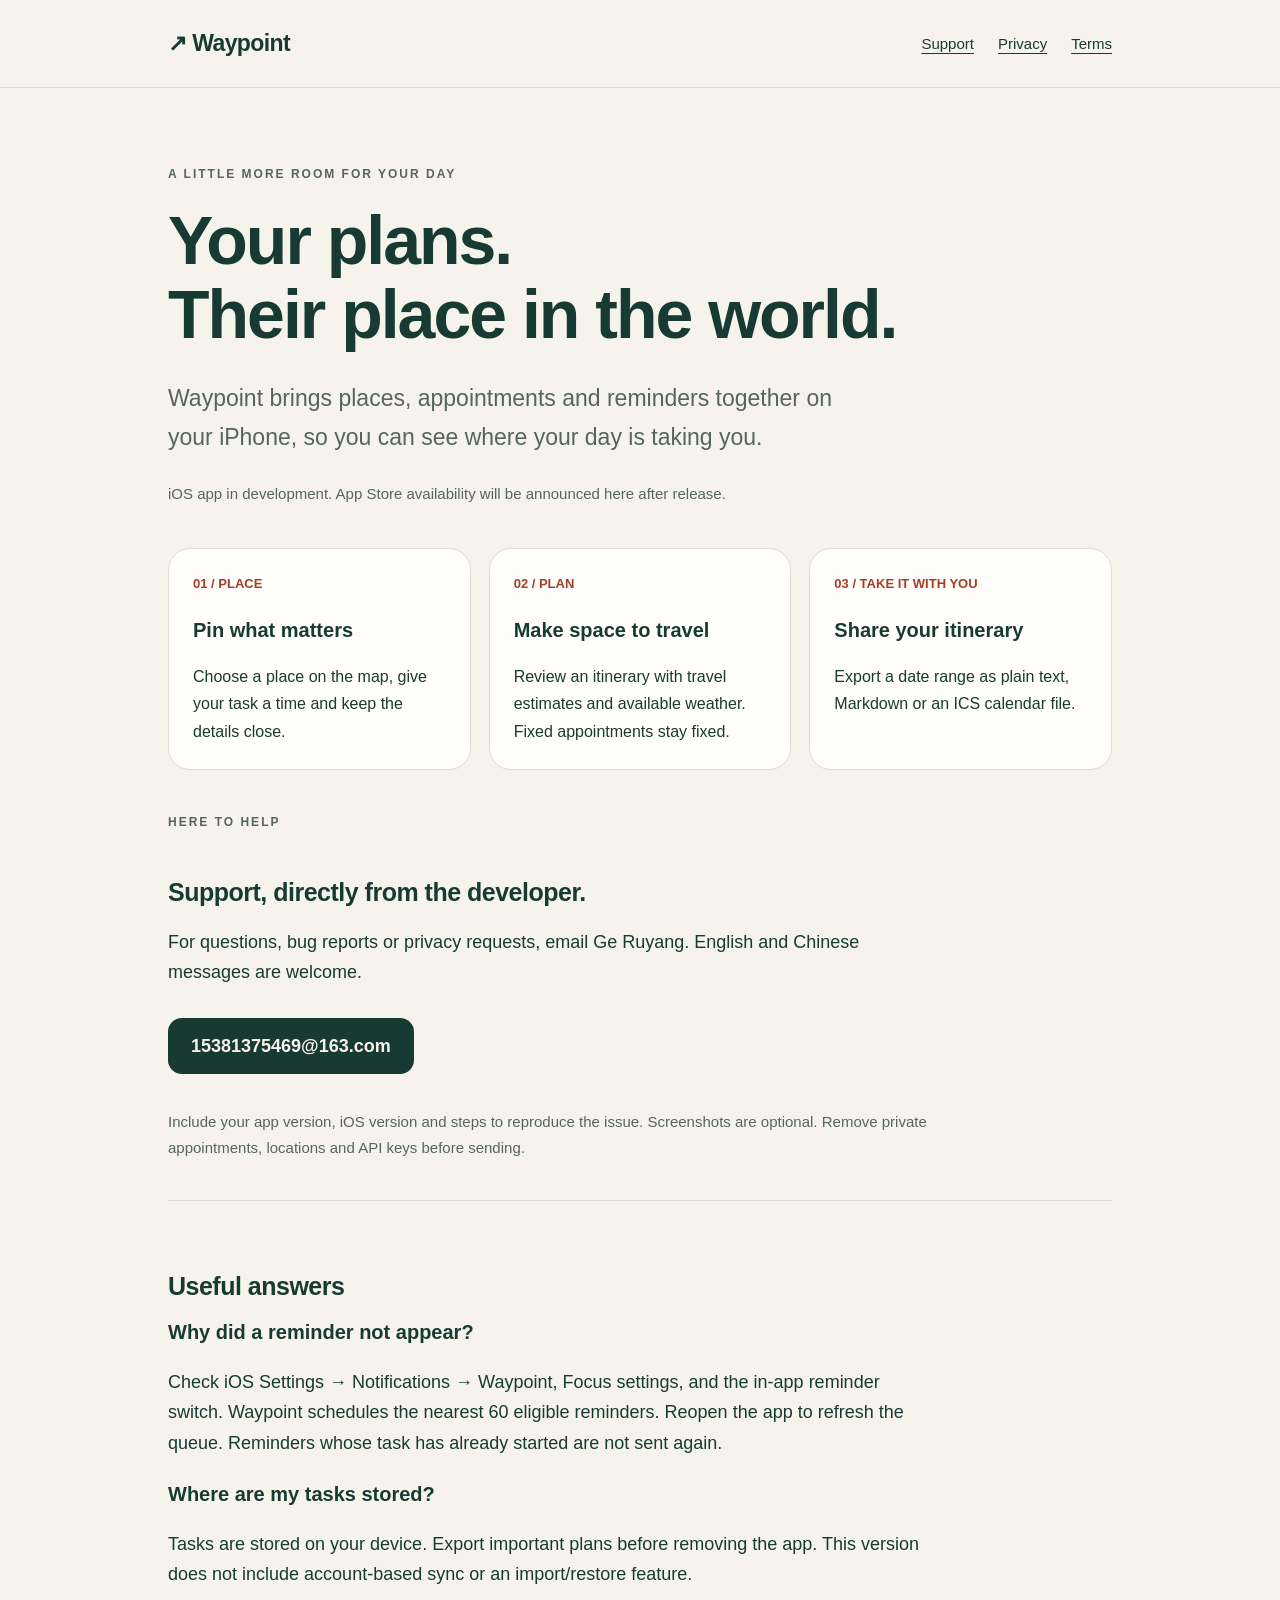
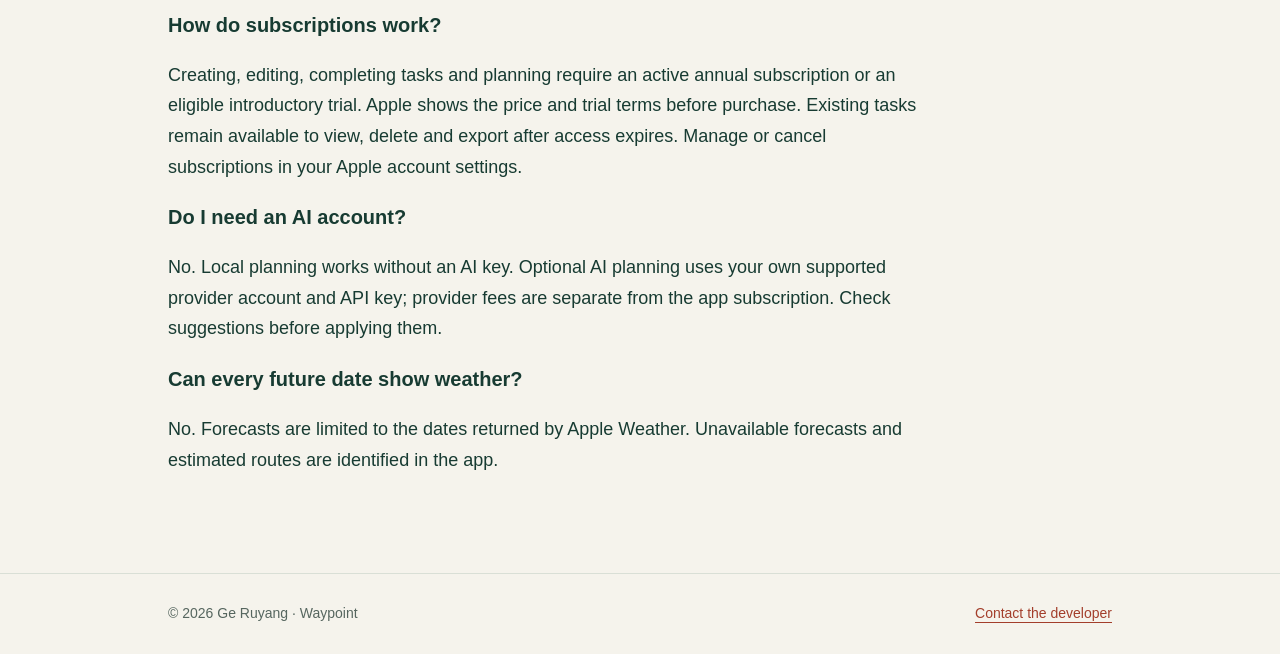
==== index.html @ 9f04336e "Publish Waypoint support and privacy pages" ====
<!doctype html>
<html lang="en"><head><meta charset="utf-8"><meta name="viewport" content="width=device-width,initial-scale=1"><meta name="description" content="Support for Waypoint, an iOS app for map-based tasks, reminders and itinerary planning."><meta name="color-scheme" content="light dark"><title>Map & To-Do — Support · Waypoint</title><link rel="stylesheet" href="./style.css"></head><body><a class="skip" href="#main">Skip to content</a><header><div class="wrap"><nav aria-label="Main navigation"><a class="brand" href="./">↗ Waypoint</a><div class="navlinks"><a href="./#support">Support</a><a href="./privacy/">Privacy</a><a href="./terms/">Terms</a></div></nav></div></header><main id="main"><div class="wrap"><p class="eyebrow">A little more room for your day</p><h1>Your plans.<br>Their place in the world.</h1><p class="lead">Waypoint brings places, appointments and reminders together on your iPhone, so you can see where your day is taking you.</p><p class="note">iOS app in development. App Store availability will be announced here after release.</p><div class="cards"><section class="card"><span class="step">01 / PLACE</span><h3>Pin what matters</h3><p>Choose a place on the map, give your task a time and keep the details close.</p></section><section class="card"><span class="step">02 / PLAN</span><h3>Make space to travel</h3><p>Review an itinerary with travel estimates and available weather. Fixed appointments stay fixed.</p></section><section class="card"><span class="step">03 / TAKE IT WITH YOU</span><h3>Share your itinerary</h3><p>Export a date range as plain text, Markdown or an ICS calendar file.</p></section></div><section id="support"><p class="eyebrow">Here to help</p><h2>Support, directly from the developer.</h2><p>For questions, bug reports or privacy requests, email Ge Ruyang. English and Chinese messages are welcome.</p><a class="contact" href="mailto:15381375469@163.com?subject=Waypoint%20support">15381375469@163.com</a><p class="note">Include your app version, iOS version and steps to reproduce the issue. Screenshots are optional. Remove private appointments, locations and API keys before sending.</p></section><section class="rule"><h2>Useful answers</h2><h3>Why did a reminder not appear?</h3><p>Check iOS Settings → Notifications → Waypoint, Focus settings, and the in-app reminder switch. Waypoint schedules the nearest 60 eligible reminders. Reopen the app to refresh the queue. Reminders whose task has already started are not sent again.</p><h3>Where are my tasks stored?</h3><p>Tasks are stored on your device. Export important plans before removing the app. This version does not include account-based sync or an import/restore feature.</p><h3>How do subscriptions work?</h3><p>Creating, editing, completing tasks and planning require an active annual subscription or an eligible introductory trial. Apple shows the price and trial terms before purchase. Existing tasks remain available to view, delete and export after access expires. Manage or cancel subscriptions in your Apple account settings.</p><h3>Do I need an AI account?</h3><p>No. Local planning works without an AI key. Optional AI planning uses your own supported provider account and API key; provider fees are separate from the app subscription. Check suggestions before applying them.</p><h3>Can every future date show weather?</h3><p>No. Forecasts are limited to the dates returned by Apple Weather. Unavailable forecasts and estimated routes are identified in the app.</p></section></div></main><footer><div class="wrap"><span>© 2026 Ge Ruyang · Waypoint</span><span><a href="mailto:15381375469@163.com">Contact the developer</a></span></div></footer></body></html>
---- style.css ----
:root{color-scheme:light dark;--bg:#f5f3ec;--ink:#173b32;--muted:#56665f;--surface:#fffefa;--line:#d9dfd6;--accent:#a33e2b}*{box-sizing:border-box}body{margin:0;background:var(--bg);color:var(--ink);font:18px/1.7 -apple-system,BlinkMacSystemFont,"Segoe UI",sans-serif}a{color:var(--accent);text-underline-offset:4px}a:focus-visible{outline:3px solid var(--accent);outline-offset:5px;border-radius:2px}.wrap{max-width:1000px;margin:auto;padding:0 28px}header{border-bottom:1px solid var(--line)}nav{display:flex;justify-content:space-between;align-items:center;gap:24px;padding:24px 0;flex-wrap:wrap}.brand{font-size:23px;font-weight:750;letter-spacing:-.6px;text-decoration:none;color:var(--ink)}.navlinks{display:flex;gap:24px;flex-wrap:wrap}.navlinks a{font-size:15px;color:var(--ink)}main{padding:64px 0 80px}.eyebrow{font-size:12px;text-transform:uppercase;letter-spacing:2px;font-weight:700;color:var(--muted)}h1{font-size:clamp(38px,7vw,68px);line-height:1.08;letter-spacing:-2px;max-width:800px;margin:20px 0 28px}h2{font-size:25px;line-height:1.3;letter-spacing:-.5px;margin:44px 0 12px}h3{font-size:20px;margin:0 0 8px}p,li{max-width:760px}.lead{font-size:23px;color:var(--muted);max-width:690px}.contact{display:inline-block;background:var(--ink);color:var(--bg);padding:13px 23px;border-radius:14px;text-decoration:none;font-weight:650;margin:12px 0 20px;overflow-wrap:anywhere}.note{font-size:15px;color:var(--muted)}.cards{display:grid;grid-template-columns:repeat(3,1fr);gap:18px;margin:42px 0}.card{background:var(--surface);border:1px solid var(--line);border-radius:22px;padding:24px}.card p{font-size:16px;margin-bottom:0}.step{font-size:13px;color:var(--accent);font-weight:700;margin-bottom:18px;display:block}.legal{max-width:780px}.legal h1{font-size:clamp(38px,6vw,56px)}.rule{border-top:1px solid var(--line);padding-top:25px;margin-top:40px}footer{border-top:1px solid var(--line);padding:28px 0;font-size:14px;color:var(--muted)}footer .wrap{display:flex;justify-content:space-between;flex-wrap:wrap;gap:16px}.skip{position:absolute;left:-9999px}.skip:focus{left:15px;top:10px;background:var(--surface);padding:12px;z-index:2}li{margin-bottom:8px}@media(max-width:680px){.wrap{padding:0 20px}main{padding:40px 0 56px}.cards{grid-template-columns:1fr}.navlinks{gap:16px}.lead{font-size:20px}h1{letter-spacing:-1.2px}}@media(prefers-color-scheme:dark){:root{--bg:#101d18;--ink:#f2f5ec;--muted:#b4c2b7;--surface:#192c24;--line:#3c5546;--accent:#f29b7d}}
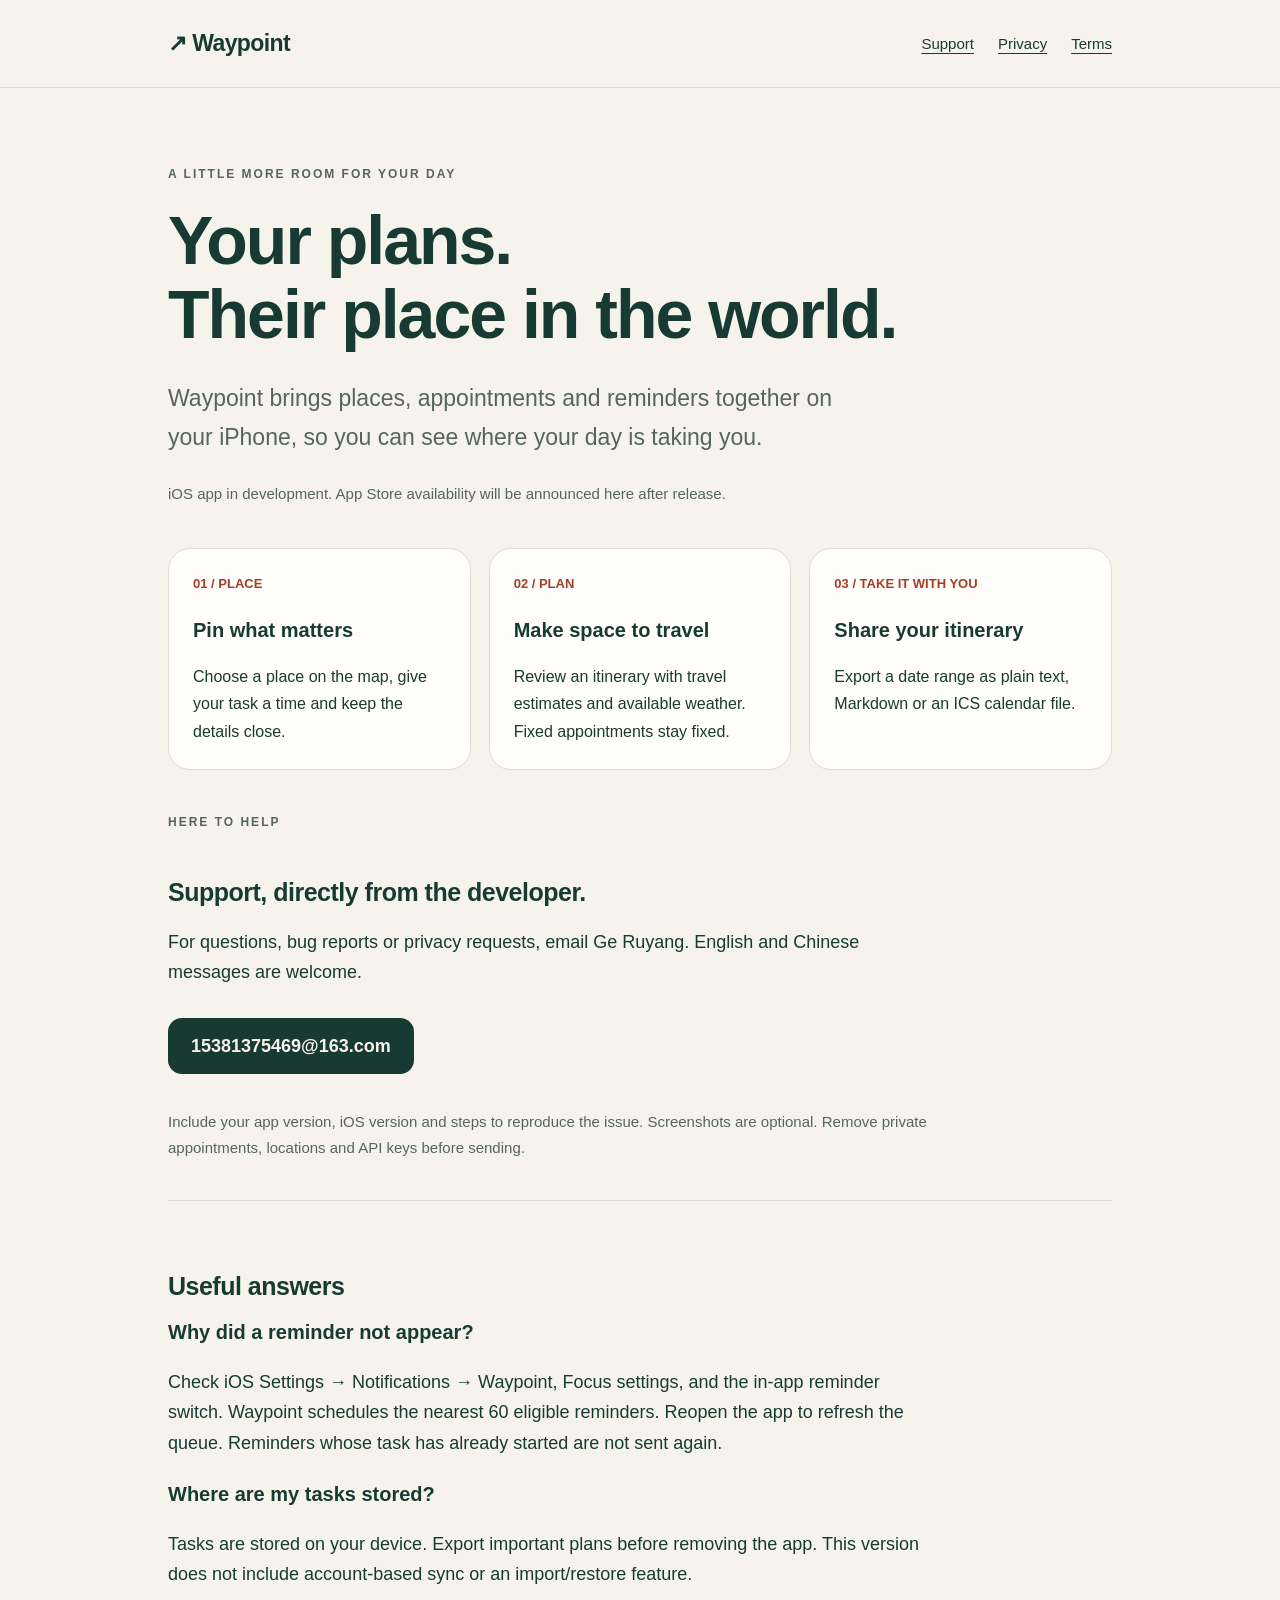
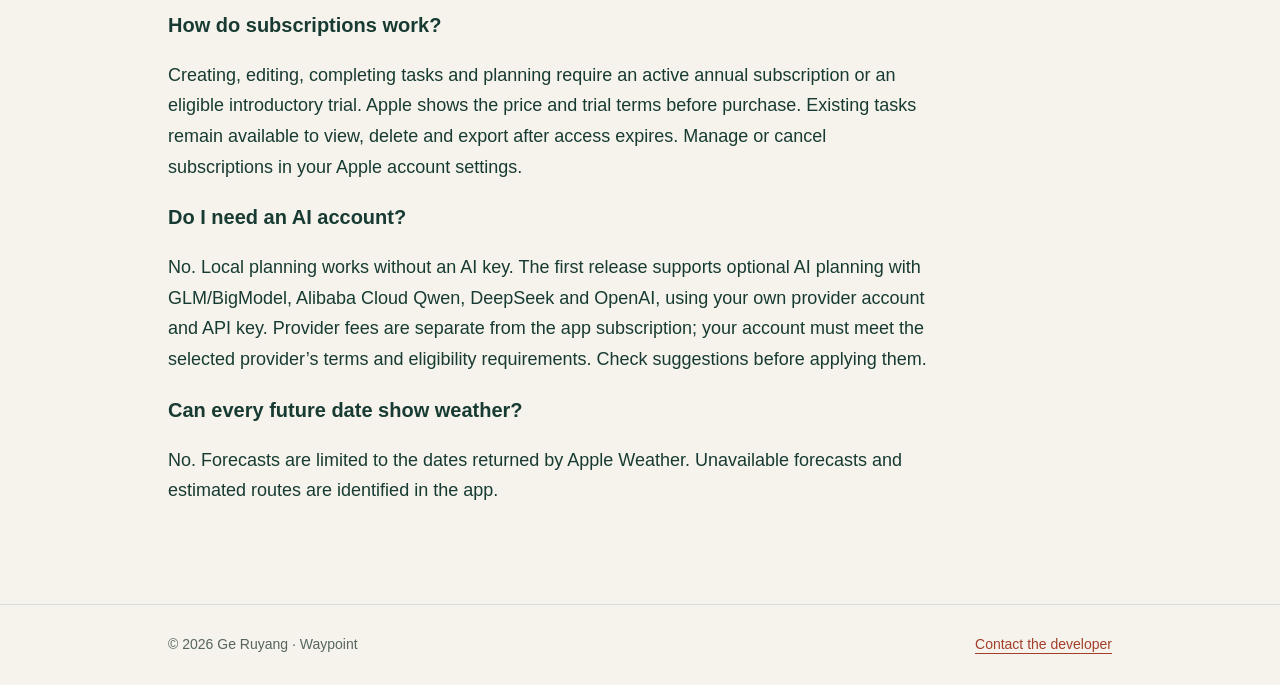
==== commit d83a32a4: "Describe four-provider initial release" ====
--- a/index.html
+++ b/index.html
@@ -1,2 +1,2 @@
 <!doctype html>
-<html lang="en"><head><meta charset="utf-8"><meta name="viewport" content="width=device-width,initial-scale=1"><meta name="description" content="Support for Waypoint, an iOS app for map-based tasks, reminders and itinerary planning."><meta name="color-scheme" content="light dark"><title>Map & To-Do — Support · Waypoint</title><link rel="stylesheet" href="./style.css"></head><body><a class="skip" href="#main">Skip to content</a><header><div class="wrap"><nav aria-label="Main navigation"><a class="brand" href="./">↗ Waypoint</a><div class="navlinks"><a href="./#support">Support</a><a href="./privacy/">Privacy</a><a href="./terms/">Terms</a></div></nav></div></header><main id="main"><div class="wrap"><p class="eyebrow">A little more room for your day</p><h1>Your plans.<br>Their place in the world.</h1><p class="lead">Waypoint brings places, appointments and reminders together on your iPhone, so you can see where your day is taking you.</p><p class="note">iOS app in development. App Store availability will be announced here after release.</p><div class="cards"><section class="card"><span class="step">01 / PLACE</span><h3>Pin what matters</h3><p>Choose a place on the map, give your task a time and keep the details close.</p></section><section class="card"><span class="step">02 / PLAN</span><h3>Make space to travel</h3><p>Review an itinerary with travel estimates and available weather. Fixed appointments stay fixed.</p></section><section class="card"><span class="step">03 / TAKE IT WITH YOU</span><h3>Share your itinerary</h3><p>Export a date range as plain text, Markdown or an ICS calendar file.</p></section></div><section id="support"><p class="eyebrow">Here to help</p><h2>Support, directly from the developer.</h2><p>For questions, bug reports or privacy requests, email Ge Ruyang. English and Chinese messages are welcome.</p><a class="contact" href="mailto:15381375469@163.com?subject=Waypoint%20support">15381375469@163.com</a><p class="note">Include your app version, iOS version and steps to reproduce the issue. Screenshots are optional. Remove private appointments, locations and API keys before sending.</p></section><section class="rule"><h2>Useful answers</h2><h3>Why did a reminder not appear?</h3><p>Check iOS Settings → Notifications → Waypoint, Focus settings, and the in-app reminder switch. Waypoint schedules the nearest 60 eligible reminders. Reopen the app to refresh the queue. Reminders whose task has already started are not sent again.</p><h3>Where are my tasks stored?</h3><p>Tasks are stored on your device. Export important plans before removing the app. This version does not include account-based sync or an import/restore feature.</p><h3>How do subscriptions work?</h3><p>Creating, editing, completing tasks and planning require an active annual subscription or an eligible introductory trial. Apple shows the price and trial terms before purchase. Existing tasks remain available to view, delete and export after access expires. Manage or cancel subscriptions in your Apple account settings.</p><h3>Do I need an AI account?</h3><p>No. Local planning works without an AI key. Optional AI planning uses your own supported provider account and API key; provider fees are separate from the app subscription. Check suggestions before applying them.</p><h3>Can every future date show weather?</h3><p>No. Forecasts are limited to the dates returned by Apple Weather. Unavailable forecasts and estimated routes are identified in the app.</p></section></div></main><footer><div class="wrap"><span>© 2026 Ge Ruyang · Waypoint</span><span><a href="mailto:15381375469@163.com">Contact the developer</a></span></div></footer></body></html>+<html lang="en"><head><meta charset="utf-8"><meta name="viewport" content="width=device-width,initial-scale=1"><meta name="description" content="Support for Waypoint, an iOS app for map-based tasks, reminders and itinerary planning."><meta name="color-scheme" content="light dark"><title>Map & To-Do — Support · Waypoint</title><link rel="stylesheet" href="./style.css"></head><body><a class="skip" href="#main">Skip to content</a><header><div class="wrap"><nav aria-label="Main navigation"><a class="brand" href="./">↗ Waypoint</a><div class="navlinks"><a href="./#support">Support</a><a href="./privacy/">Privacy</a><a href="./terms/">Terms</a></div></nav></div></header><main id="main"><div class="wrap"><p class="eyebrow">A little more room for your day</p><h1>Your plans.<br>Their place in the world.</h1><p class="lead">Waypoint brings places, appointments and reminders together on your iPhone, so you can see where your day is taking you.</p><p class="note">iOS app in development. App Store availability will be announced here after release.</p><div class="cards"><section class="card"><span class="step">01 / PLACE</span><h3>Pin what matters</h3><p>Choose a place on the map, give your task a time and keep the details close.</p></section><section class="card"><span class="step">02 / PLAN</span><h3>Make space to travel</h3><p>Review an itinerary with travel estimates and available weather. Fixed appointments stay fixed.</p></section><section class="card"><span class="step">03 / TAKE IT WITH YOU</span><h3>Share your itinerary</h3><p>Export a date range as plain text, Markdown or an ICS calendar file.</p></section></div><section id="support"><p class="eyebrow">Here to help</p><h2>Support, directly from the developer.</h2><p>For questions, bug reports or privacy requests, email Ge Ruyang. English and Chinese messages are welcome.</p><a class="contact" href="mailto:15381375469@163.com?subject=Waypoint%20support">15381375469@163.com</a><p class="note">Include your app version, iOS version and steps to reproduce the issue. Screenshots are optional. Remove private appointments, locations and API keys before sending.</p></section><section class="rule"><h2>Useful answers</h2><h3>Why did a reminder not appear?</h3><p>Check iOS Settings → Notifications → Waypoint, Focus settings, and the in-app reminder switch. Waypoint schedules the nearest 60 eligible reminders. Reopen the app to refresh the queue. Reminders whose task has already started are not sent again.</p><h3>Where are my tasks stored?</h3><p>Tasks are stored on your device. Export important plans before removing the app. This version does not include account-based sync or an import/restore feature.</p><h3>How do subscriptions work?</h3><p>Creating, editing, completing tasks and planning require an active annual subscription or an eligible introductory trial. Apple shows the price and trial terms before purchase. Existing tasks remain available to view, delete and export after access expires. Manage or cancel subscriptions in your Apple account settings.</p><h3>Do I need an AI account?</h3><p>No. Local planning works without an AI key. The first release supports optional AI planning with GLM/BigModel, Alibaba Cloud Qwen, DeepSeek and OpenAI, using your own provider account and API key. Provider fees are separate from the app subscription; your account must meet the selected provider’s terms and eligibility requirements. Check suggestions before applying them.</p><h3>Can every future date show weather?</h3><p>No. Forecasts are limited to the dates returned by Apple Weather. Unavailable forecasts and estimated routes are identified in the app.</p></section></div></main><footer><div class="wrap"><span>© 2026 Ge Ruyang · Waypoint</span><span><a href="mailto:15381375469@163.com">Contact the developer</a></span></div></footer></body></html>
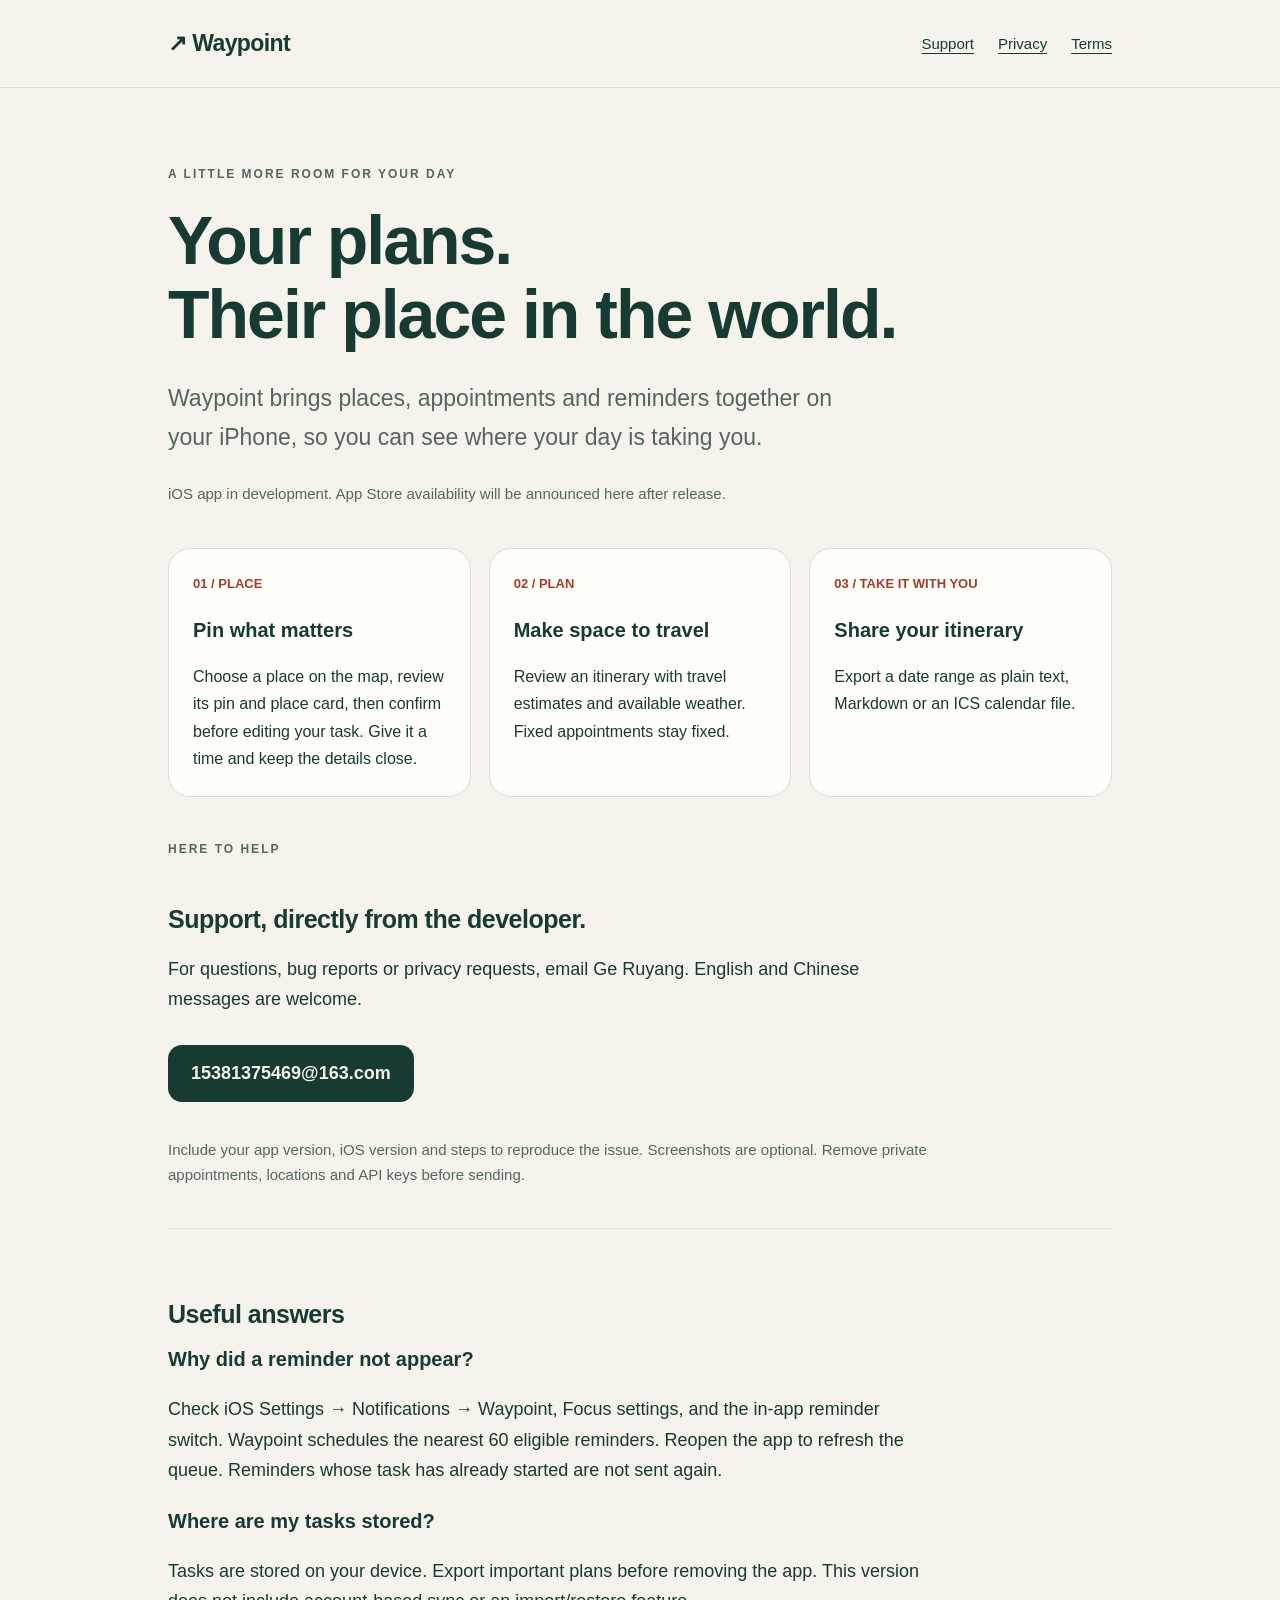
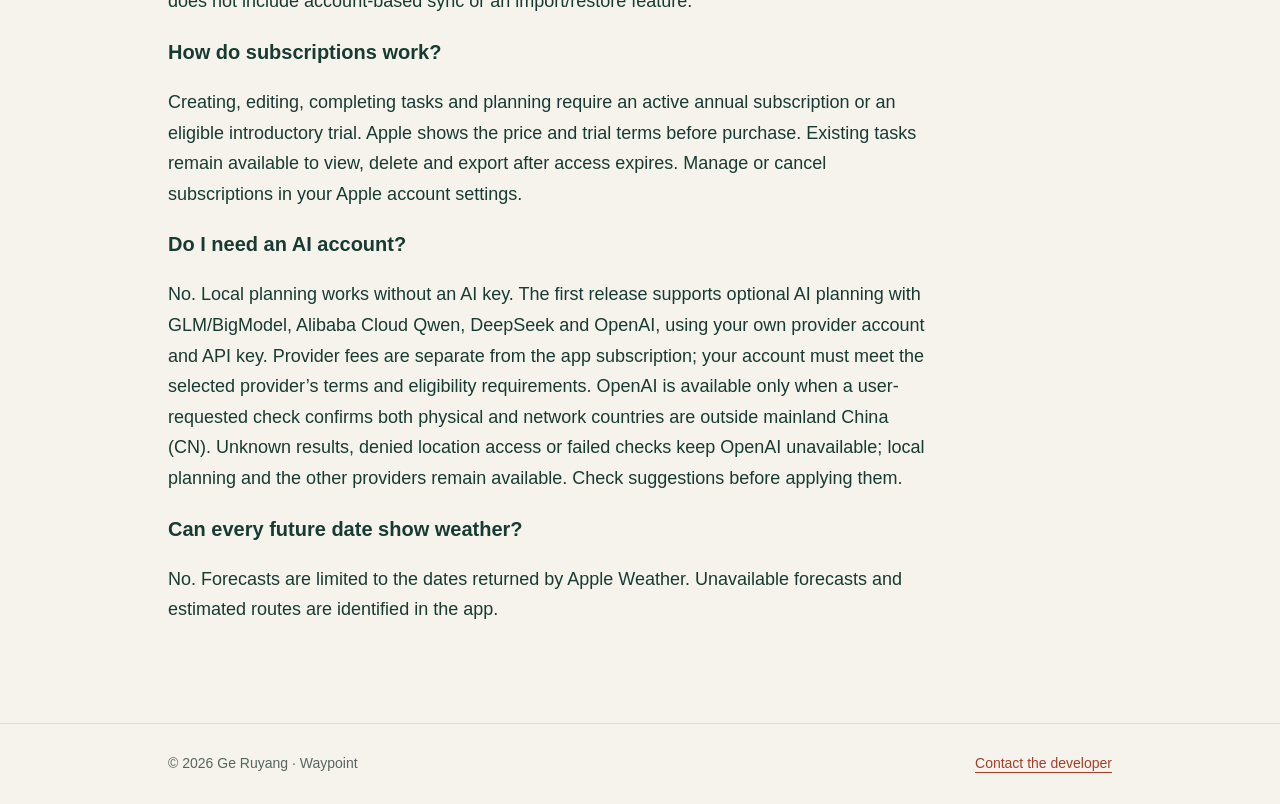
==== commit 740ddddd: "Document map confirmation and OpenAI regional eligibility checks" ====
--- a/index.html
+++ b/index.html
@@ -1,2 +1,2 @@
 <!doctype html>
-<html lang="en"><head><meta charset="utf-8"><meta name="viewport" content="width=device-width,initial-scale=1"><meta name="description" content="Support for Waypoint, an iOS app for map-based tasks, reminders and itinerary planning."><meta name="color-scheme" content="light dark"><title>Map & To-Do — Support · Waypoint</title><link rel="stylesheet" href="./style.css"></head><body><a class="skip" href="#main">Skip to content</a><header><div class="wrap"><nav aria-label="Main navigation"><a class="brand" href="./">↗ Waypoint</a><div class="navlinks"><a href="./#support">Support</a><a href="./privacy/">Privacy</a><a href="./terms/">Terms</a></div></nav></div></header><main id="main"><div class="wrap"><p class="eyebrow">A little more room for your day</p><h1>Your plans.<br>Their place in the world.</h1><p class="lead">Waypoint brings places, appointments and reminders together on your iPhone, so you can see where your day is taking you.</p><p class="note">iOS app in development. App Store availability will be announced here after release.</p><div class="cards"><section class="card"><span class="step">01 / PLACE</span><h3>Pin what matters</h3><p>Choose a place on the map, give your task a time and keep the details close.</p></section><section class="card"><span class="step">02 / PLAN</span><h3>Make space to travel</h3><p>Review an itinerary with travel estimates and available weather. Fixed appointments stay fixed.</p></section><section class="card"><span class="step">03 / TAKE IT WITH YOU</span><h3>Share your itinerary</h3><p>Export a date range as plain text, Markdown or an ICS calendar file.</p></section></div><section id="support"><p class="eyebrow">Here to help</p><h2>Support, directly from the developer.</h2><p>For questions, bug reports or privacy requests, email Ge Ruyang. English and Chinese messages are welcome.</p><a class="contact" href="mailto:15381375469@163.com?subject=Waypoint%20support">15381375469@163.com</a><p class="note">Include your app version, iOS version and steps to reproduce the issue. Screenshots are optional. Remove private appointments, locations and API keys before sending.</p></section><section class="rule"><h2>Useful answers</h2><h3>Why did a reminder not appear?</h3><p>Check iOS Settings → Notifications → Waypoint, Focus settings, and the in-app reminder switch. Waypoint schedules the nearest 60 eligible reminders. Reopen the app to refresh the queue. Reminders whose task has already started are not sent again.</p><h3>Where are my tasks stored?</h3><p>Tasks are stored on your device. Export important plans before removing the app. This version does not include account-based sync or an import/restore feature.</p><h3>How do subscriptions work?</h3><p>Creating, editing, completing tasks and planning require an active annual subscription or an eligible introductory trial. Apple shows the price and trial terms before purchase. Existing tasks remain available to view, delete and export after access expires. Manage or cancel subscriptions in your Apple account settings.</p><h3>Do I need an AI account?</h3><p>No. Local planning works without an AI key. The first release supports optional AI planning with GLM/BigModel, Alibaba Cloud Qwen, DeepSeek and OpenAI, using your own provider account and API key. Provider fees are separate from the app subscription; your account must meet the selected provider’s terms and eligibility requirements. Check suggestions before applying them.</p><h3>Can every future date show weather?</h3><p>No. Forecasts are limited to the dates returned by Apple Weather. Unavailable forecasts and estimated routes are identified in the app.</p></section></div></main><footer><div class="wrap"><span>© 2026 Ge Ruyang · Waypoint</span><span><a href="mailto:15381375469@163.com">Contact the developer</a></span></div></footer></body></html>+<html lang="en"><head><meta charset="utf-8"><meta name="viewport" content="width=device-width,initial-scale=1"><meta name="description" content="Support for Waypoint, an iOS app for map-based tasks, reminders and itinerary planning."><meta name="color-scheme" content="light dark"><title>Map & To-Do — Support · Waypoint</title><link rel="stylesheet" href="./style.css"></head><body><a class="skip" href="#main">Skip to content</a><header><div class="wrap"><nav aria-label="Main navigation"><a class="brand" href="./">↗ Waypoint</a><div class="navlinks"><a href="./#support">Support</a><a href="./privacy/">Privacy</a><a href="./terms/">Terms</a></div></nav></div></header><main id="main"><div class="wrap"><p class="eyebrow">A little more room for your day</p><h1>Your plans.<br>Their place in the world.</h1><p class="lead">Waypoint brings places, appointments and reminders together on your iPhone, so you can see where your day is taking you.</p><p class="note">iOS app in development. App Store availability will be announced here after release.</p><div class="cards"><section class="card"><span class="step">01 / PLACE</span><h3>Pin what matters</h3><p>Choose a place on the map, review its pin and place card, then confirm before editing your task. Give it a time and keep the details close.</p></section><section class="card"><span class="step">02 / PLAN</span><h3>Make space to travel</h3><p>Review an itinerary with travel estimates and available weather. Fixed appointments stay fixed.</p></section><section class="card"><span class="step">03 / TAKE IT WITH YOU</span><h3>Share your itinerary</h3><p>Export a date range as plain text, Markdown or an ICS calendar file.</p></section></div><section id="support"><p class="eyebrow">Here to help</p><h2>Support, directly from the developer.</h2><p>For questions, bug reports or privacy requests, email Ge Ruyang. English and Chinese messages are welcome.</p><a class="contact" href="mailto:15381375469@163.com?subject=Waypoint%20support">15381375469@163.com</a><p class="note">Include your app version, iOS version and steps to reproduce the issue. Screenshots are optional. Remove private appointments, locations and API keys before sending.</p></section><section class="rule"><h2>Useful answers</h2><h3>Why did a reminder not appear?</h3><p>Check iOS Settings → Notifications → Waypoint, Focus settings, and the in-app reminder switch. Waypoint schedules the nearest 60 eligible reminders. Reopen the app to refresh the queue. Reminders whose task has already started are not sent again.</p><h3>Where are my tasks stored?</h3><p>Tasks are stored on your device. Export important plans before removing the app. This version does not include account-based sync or an import/restore feature.</p><h3>How do subscriptions work?</h3><p>Creating, editing, completing tasks and planning require an active annual subscription or an eligible introductory trial. Apple shows the price and trial terms before purchase. Existing tasks remain available to view, delete and export after access expires. Manage or cancel subscriptions in your Apple account settings.</p><h3>Do I need an AI account?</h3><p>No. Local planning works without an AI key. The first release supports optional AI planning with GLM/BigModel, Alibaba Cloud Qwen, DeepSeek and OpenAI, using your own provider account and API key. Provider fees are separate from the app subscription; your account must meet the selected provider’s terms and eligibility requirements. OpenAI is available only when a user-requested check confirms both physical and network countries are outside mainland China (CN). Unknown results, denied location access or failed checks keep OpenAI unavailable; local planning and the other providers remain available. Check suggestions before applying them.</p><h3>Can every future date show weather?</h3><p>No. Forecasts are limited to the dates returned by Apple Weather. Unavailable forecasts and estimated routes are identified in the app.</p></section></div></main><footer><div class="wrap"><span>© 2026 Ge Ruyang · Waypoint</span><span><a href="mailto:15381375469@163.com">Contact the developer</a></span></div></footer></body></html>
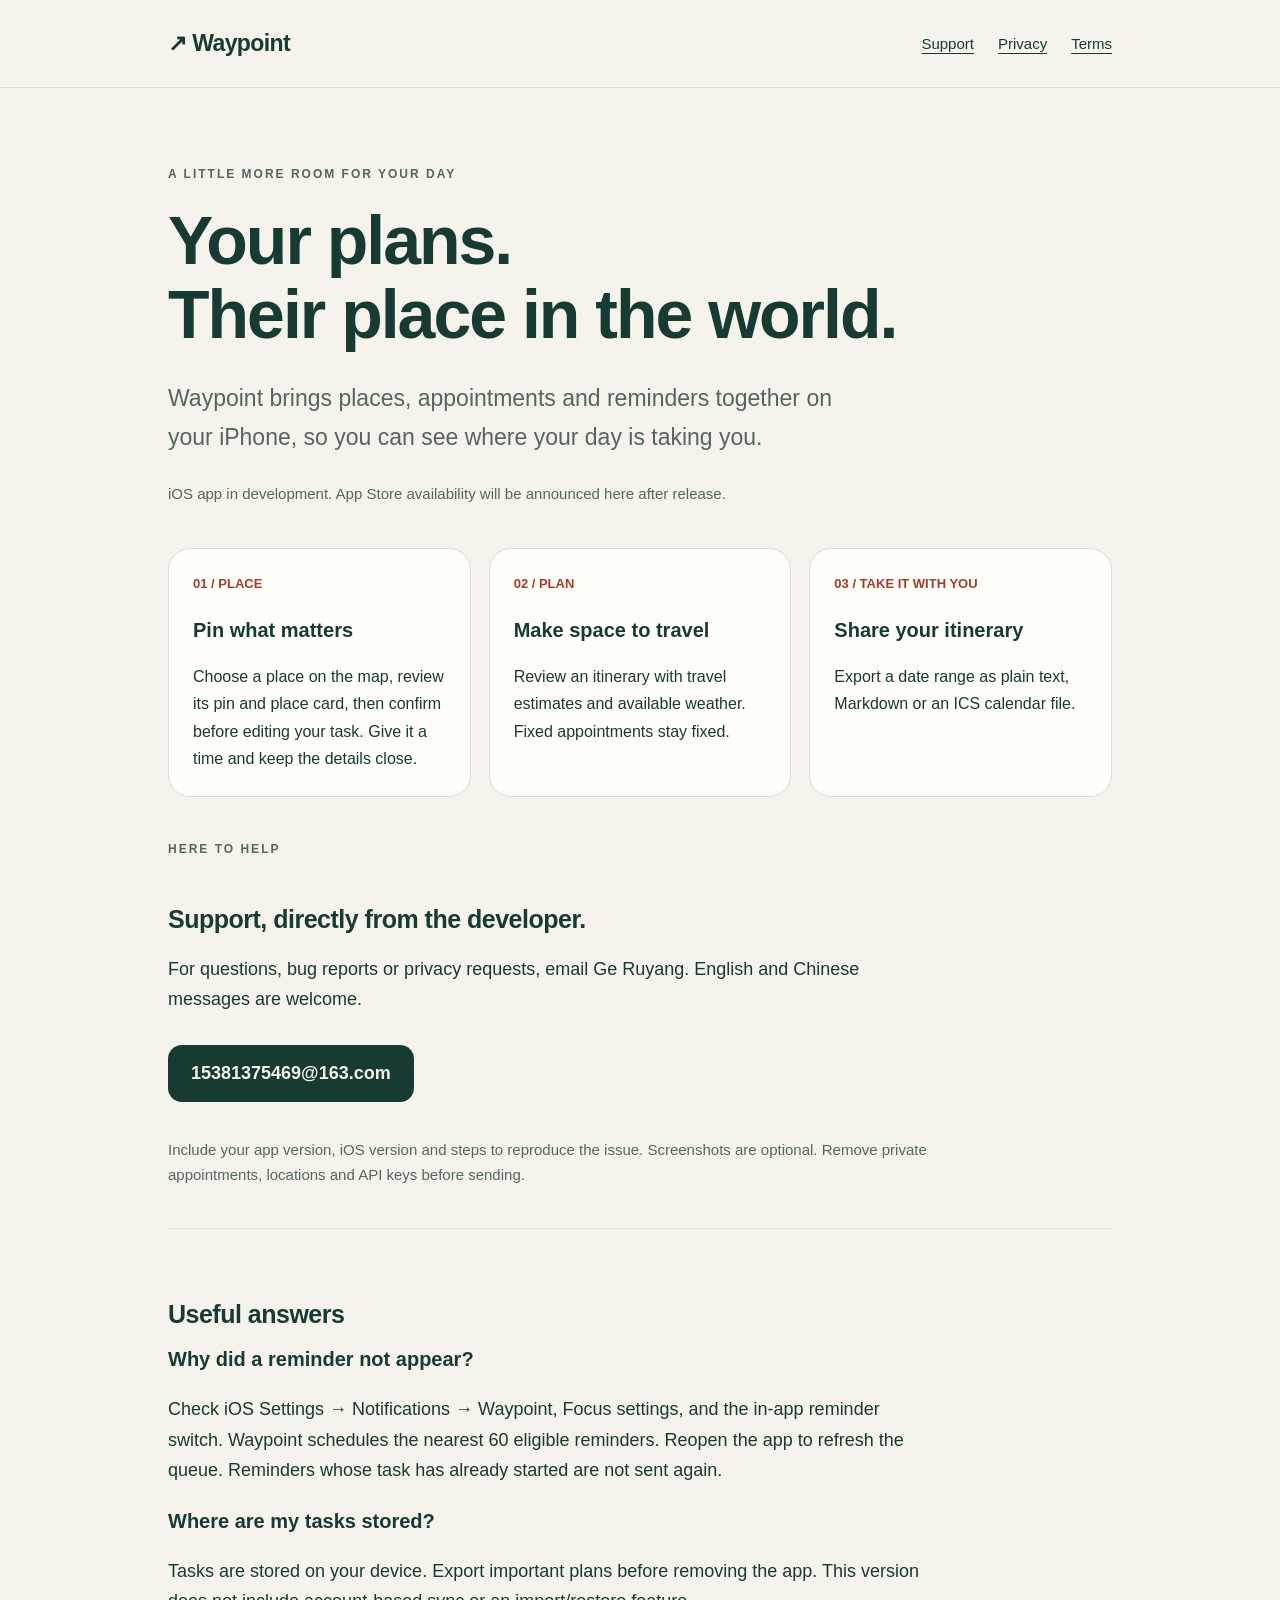
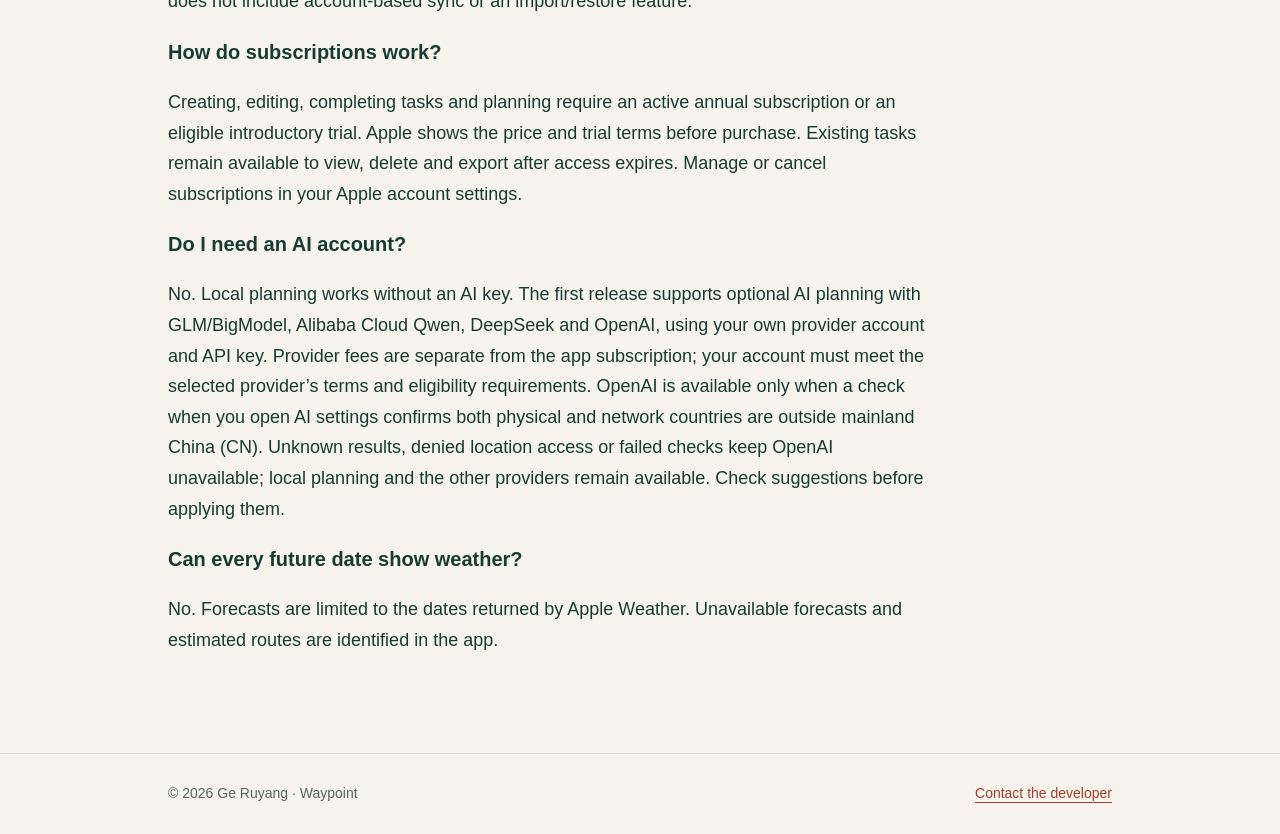
==== commit 4f639372: "Clarify automatic OpenAI region checks with existing permission" ====
--- a/index.html
+++ b/index.html
@@ -1,2 +1,2 @@
 <!doctype html>
-<html lang="en"><head><meta charset="utf-8"><meta name="viewport" content="width=device-width,initial-scale=1"><meta name="description" content="Support for Waypoint, an iOS app for map-based tasks, reminders and itinerary planning."><meta name="color-scheme" content="light dark"><title>Map & To-Do — Support · Waypoint</title><link rel="stylesheet" href="./style.css"></head><body><a class="skip" href="#main">Skip to content</a><header><div class="wrap"><nav aria-label="Main navigation"><a class="brand" href="./">↗ Waypoint</a><div class="navlinks"><a href="./#support">Support</a><a href="./privacy/">Privacy</a><a href="./terms/">Terms</a></div></nav></div></header><main id="main"><div class="wrap"><p class="eyebrow">A little more room for your day</p><h1>Your plans.<br>Their place in the world.</h1><p class="lead">Waypoint brings places, appointments and reminders together on your iPhone, so you can see where your day is taking you.</p><p class="note">iOS app in development. App Store availability will be announced here after release.</p><div class="cards"><section class="card"><span class="step">01 / PLACE</span><h3>Pin what matters</h3><p>Choose a place on the map, review its pin and place card, then confirm before editing your task. Give it a time and keep the details close.</p></section><section class="card"><span class="step">02 / PLAN</span><h3>Make space to travel</h3><p>Review an itinerary with travel estimates and available weather. Fixed appointments stay fixed.</p></section><section class="card"><span class="step">03 / TAKE IT WITH YOU</span><h3>Share your itinerary</h3><p>Export a date range as plain text, Markdown or an ICS calendar file.</p></section></div><section id="support"><p class="eyebrow">Here to help</p><h2>Support, directly from the developer.</h2><p>For questions, bug reports or privacy requests, email Ge Ruyang. English and Chinese messages are welcome.</p><a class="contact" href="mailto:15381375469@163.com?subject=Waypoint%20support">15381375469@163.com</a><p class="note">Include your app version, iOS version and steps to reproduce the issue. Screenshots are optional. Remove private appointments, locations and API keys before sending.</p></section><section class="rule"><h2>Useful answers</h2><h3>Why did a reminder not appear?</h3><p>Check iOS Settings → Notifications → Waypoint, Focus settings, and the in-app reminder switch. Waypoint schedules the nearest 60 eligible reminders. Reopen the app to refresh the queue. Reminders whose task has already started are not sent again.</p><h3>Where are my tasks stored?</h3><p>Tasks are stored on your device. Export important plans before removing the app. This version does not include account-based sync or an import/restore feature.</p><h3>How do subscriptions work?</h3><p>Creating, editing, completing tasks and planning require an active annual subscription or an eligible introductory trial. Apple shows the price and trial terms before purchase. Existing tasks remain available to view, delete and export after access expires. Manage or cancel subscriptions in your Apple account settings.</p><h3>Do I need an AI account?</h3><p>No. Local planning works without an AI key. The first release supports optional AI planning with GLM/BigModel, Alibaba Cloud Qwen, DeepSeek and OpenAI, using your own provider account and API key. Provider fees are separate from the app subscription; your account must meet the selected provider’s terms and eligibility requirements. OpenAI is available only when a user-requested check confirms both physical and network countries are outside mainland China (CN). Unknown results, denied location access or failed checks keep OpenAI unavailable; local planning and the other providers remain available. Check suggestions before applying them.</p><h3>Can every future date show weather?</h3><p>No. Forecasts are limited to the dates returned by Apple Weather. Unavailable forecasts and estimated routes are identified in the app.</p></section></div></main><footer><div class="wrap"><span>© 2026 Ge Ruyang · Waypoint</span><span><a href="mailto:15381375469@163.com">Contact the developer</a></span></div></footer></body></html>+<html lang="en"><head><meta charset="utf-8"><meta name="viewport" content="width=device-width,initial-scale=1"><meta name="description" content="Support for Waypoint, an iOS app for map-based tasks, reminders and itinerary planning."><meta name="color-scheme" content="light dark"><title>Map & To-Do — Support · Waypoint</title><link rel="stylesheet" href="./style.css"></head><body><a class="skip" href="#main">Skip to content</a><header><div class="wrap"><nav aria-label="Main navigation"><a class="brand" href="./">↗ Waypoint</a><div class="navlinks"><a href="./#support">Support</a><a href="./privacy/">Privacy</a><a href="./terms/">Terms</a></div></nav></div></header><main id="main"><div class="wrap"><p class="eyebrow">A little more room for your day</p><h1>Your plans.<br>Their place in the world.</h1><p class="lead">Waypoint brings places, appointments and reminders together on your iPhone, so you can see where your day is taking you.</p><p class="note">iOS app in development. App Store availability will be announced here after release.</p><div class="cards"><section class="card"><span class="step">01 / PLACE</span><h3>Pin what matters</h3><p>Choose a place on the map, review its pin and place card, then confirm before editing your task. Give it a time and keep the details close.</p></section><section class="card"><span class="step">02 / PLAN</span><h3>Make space to travel</h3><p>Review an itinerary with travel estimates and available weather. Fixed appointments stay fixed.</p></section><section class="card"><span class="step">03 / TAKE IT WITH YOU</span><h3>Share your itinerary</h3><p>Export a date range as plain text, Markdown or an ICS calendar file.</p></section></div><section id="support"><p class="eyebrow">Here to help</p><h2>Support, directly from the developer.</h2><p>For questions, bug reports or privacy requests, email Ge Ruyang. English and Chinese messages are welcome.</p><a class="contact" href="mailto:15381375469@163.com?subject=Waypoint%20support">15381375469@163.com</a><p class="note">Include your app version, iOS version and steps to reproduce the issue. Screenshots are optional. Remove private appointments, locations and API keys before sending.</p></section><section class="rule"><h2>Useful answers</h2><h3>Why did a reminder not appear?</h3><p>Check iOS Settings → Notifications → Waypoint, Focus settings, and the in-app reminder switch. Waypoint schedules the nearest 60 eligible reminders. Reopen the app to refresh the queue. Reminders whose task has already started are not sent again.</p><h3>Where are my tasks stored?</h3><p>Tasks are stored on your device. Export important plans before removing the app. This version does not include account-based sync or an import/restore feature.</p><h3>How do subscriptions work?</h3><p>Creating, editing, completing tasks and planning require an active annual subscription or an eligible introductory trial. Apple shows the price and trial terms before purchase. Existing tasks remain available to view, delete and export after access expires. Manage or cancel subscriptions in your Apple account settings.</p><h3>Do I need an AI account?</h3><p>No. Local planning works without an AI key. The first release supports optional AI planning with GLM/BigModel, Alibaba Cloud Qwen, DeepSeek and OpenAI, using your own provider account and API key. Provider fees are separate from the app subscription; your account must meet the selected provider’s terms and eligibility requirements. OpenAI is available only when a check when you open AI settings confirms both physical and network countries are outside mainland China (CN). Unknown results, denied location access or failed checks keep OpenAI unavailable; local planning and the other providers remain available. Check suggestions before applying them.</p><h3>Can every future date show weather?</h3><p>No. Forecasts are limited to the dates returned by Apple Weather. Unavailable forecasts and estimated routes are identified in the app.</p></section></div></main><footer><div class="wrap"><span>© 2026 Ge Ruyang · Waypoint</span><span><a href="mailto:15381375469@163.com">Contact the developer</a></span></div></footer></body></html>
